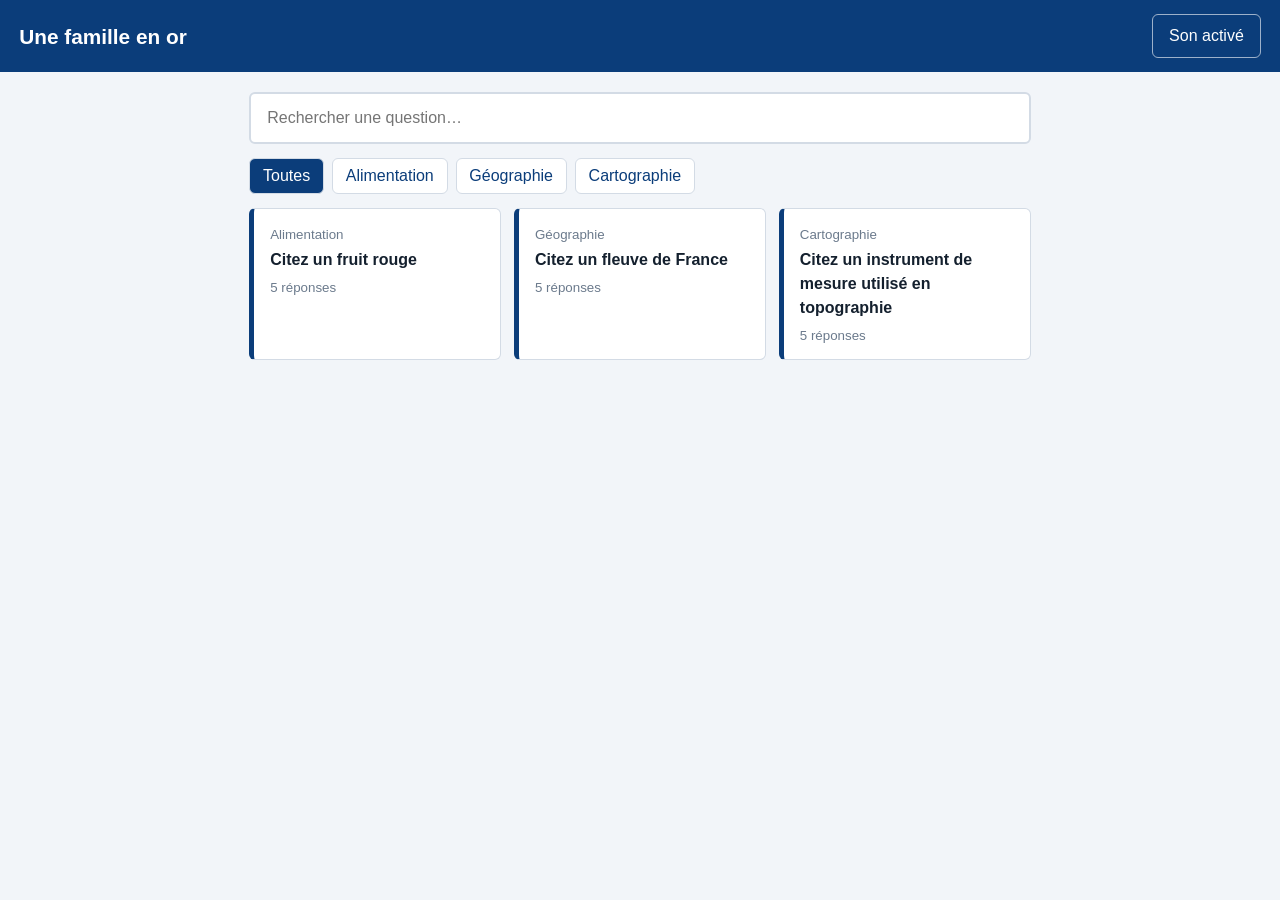
==== Formation-en-or/index.html @ 2c7633ec "famille en or initialisation Création via claude.ia de la version 0 du jeu" ====
<!DOCTYPE html>
<html lang="fr">
<head>
<meta charset="utf-8">
<meta name="viewport" content="width=device-width, initial-scale=1">
<title>Une famille en or</title>
<link rel="stylesheet" href="css/style.css">
</head>
<body>
<header class="bandeau">
  <a class="titre" href="#">Une famille en or</a>
  <button id="son" class="son" aria-pressed="true" title="Couper ou activer le son">Son activé</button>
</header>
<main>
  <section id="catalogue">
    <input id="recherche" type="search" placeholder="Rechercher une question…" aria-label="Rechercher une question">
    <div id="filtres" class="filtres"></div>
    <div id="liste" class="liste"></div>
    <p id="vide" class="vide" hidden>Aucune question ne correspond. Essayez un autre mot ou une autre catégorie.</p>
  </section>
  <section id="jeu" hidden>
    <div class="entete-jeu">
      <a href="#" class="retour">Retour aux questions</a>
      <div id="croix" class="croix" aria-label="Erreurs"></div>
    </div>
    <h1 id="enonce"></h1>
    <ol id="tableau" class="tableau"></ol>
    <form id="form" autocomplete="off">
      <input id="saisie" type="text" placeholder="Votre réponse…" aria-label="Votre réponse">
      <button type="submit">Valider</button>
    </form>
    <p id="message" class="message" role="status"></p>
    <div class="pied-jeu">
      <span>Score : <strong id="score">0</strong></span>
      <span><button id="reveler" type="button">Tout révéler</button> <button id="rejouer" type="button">Rejouer</button></span>
    </div>
  </section>
</main>
<script src="js/matcher.js"></script>
<script src="js/app.js"></script>
</body>
</html>
---- Formation-en-or/css/style.css ----
/* Couleurs à confirmer avec la charte graphique IGN */
:root{
  --ign-bleu:#0b3d7a; --ign-bleu-clair:#2f6fba; --ign-fond:#f2f5f9; --ign-encre:#14202e;
  --ign-gris:#6b7a8c; --ign-ligne:#d3dbe5; --ign-blanc:#fff; --erreur:#d62828; --ok:#1f8a4c;
  --police:"Marianne","Segoe UI",Roboto,Arial,sans-serif;
}
*{box-sizing:border-box}
body{margin:0;background:var(--ign-fond);color:var(--ign-encre);font:16px/1.5 var(--police)}
.bandeau{display:flex;justify-content:space-between;align-items:center;gap:1rem;background:var(--ign-bleu);padding:.9rem 1.2rem}
.titre{color:var(--ign-blanc);font-size:1.3rem;font-weight:700;text-decoration:none}
button{font:inherit;cursor:pointer;border:0;border-radius:6px;padding:.55rem 1rem;background:var(--ign-bleu);color:var(--ign-blanc)}
button:hover{background:var(--ign-bleu-clair)}
.son{background:transparent;border:1px solid rgba(255,255,255,.6)}
.son[aria-pressed=false]{opacity:.7;text-decoration:line-through}
:focus-visible{outline:3px solid var(--ign-bleu-clair);outline-offset:2px}
main{max-width:820px;margin:0 auto;padding:1.2rem}
input[type=search],#saisie{width:100%;padding:.75rem 1rem;font:inherit;border:2px solid var(--ign-ligne);border-radius:6px;background:var(--ign-blanc)}
input:focus{border-color:var(--ign-bleu-clair)}
.filtres{display:flex;flex-wrap:wrap;gap:.5rem;margin:.9rem 0}
.filtres button{background:var(--ign-blanc);color:var(--ign-bleu);border:1px solid var(--ign-ligne);padding:.3rem .8rem}
.filtres button[aria-pressed=true]{background:var(--ign-bleu);color:var(--ign-blanc)}
.liste{display:grid;grid-template-columns:repeat(auto-fill,minmax(230px,1fr));gap:.8rem}
.carte{display:block;background:var(--ign-blanc);border:1px solid var(--ign-ligne);border-left:5px solid var(--ign-bleu);border-radius:6px;padding:.8rem 1rem;color:inherit;text-decoration:none}
.carte:hover{border-left-color:var(--ign-bleu-clair);background:#f8fbff}
.carte small{color:var(--ign-gris)}
.carte strong{display:block;margin:.15rem 0}
.vide{color:var(--ign-gris)}
.entete-jeu{display:flex;justify-content:space-between;align-items:center}
.retour{color:var(--ign-bleu)}
.croix{display:flex;gap:.5rem}
.croix span{width:2.6rem;height:2.6rem;border:2px solid var(--ign-ligne);border-radius:6px;display:grid;place-items:center;font-size:1.7rem;font-weight:700;color:transparent;background:var(--ign-blanc)}
.croix span.on{color:var(--erreur);border-color:var(--erreur);animation:pop .35s}
h1{font-size:1.6rem;color:var(--ign-bleu);margin:1rem 0}
.tableau{list-style:none;margin:0 0 1rem;padding:0;display:grid;gap:.45rem}
.tableau li{display:flex;align-items:center;gap:.8rem;background:var(--ign-bleu);color:var(--ign-blanc);border-radius:6px;padding:.7rem 1rem;min-height:3rem}
.tableau .rang{font-weight:700;opacity:.8;width:1.5rem}
.tableau .texte{flex:1;font-weight:600;letter-spacing:.02em}
.tableau .pts{background:var(--ign-blanc);color:var(--ign-bleu);border-radius:4px;padding:.1rem .6rem;font-weight:700;min-width:2.8rem;text-align:center}
.tableau li.cache .texte,.tableau li.cache .pts{visibility:hidden}
.tableau li.trouve{background:var(--ok);animation:flip .5s}
.tableau li.rate{background:var(--ign-gris)}
#form{display:flex;gap:.6rem}
#form #saisie{flex:1}
.message{min-height:1.6rem;margin:.6rem 0;font-weight:600}
.message.ko{color:var(--erreur)}.message.ok{color:var(--ok)}
.pied-jeu{display:flex;justify-content:space-between;align-items:center;flex-wrap:wrap;gap:.6rem;border-top:1px solid var(--ign-ligne);padding-top:.8rem}
.pied-jeu button{background:var(--ign-blanc);color:var(--ign-bleu);border:1px solid var(--ign-ligne)}
@keyframes pop{from{transform:scale(1.8)}to{transform:scale(1)}}
@keyframes flip{from{transform:rotateX(90deg)}to{transform:rotateX(0)}}
@media (prefers-reduced-motion:reduce){*{animation:none!important}}
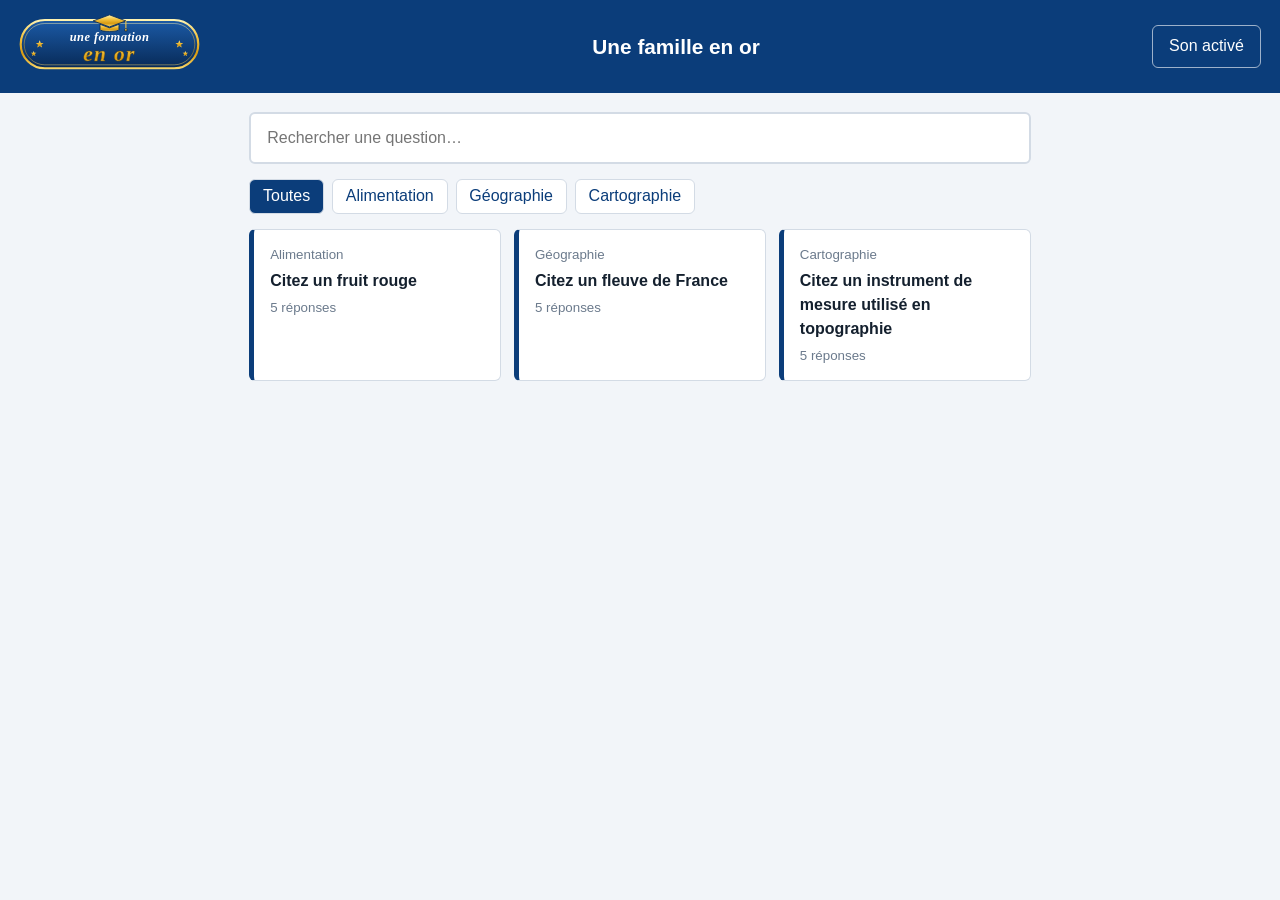
==== commit b9236282: "Update index.html ajout du logo" ====
--- a/Formation-en-or/index.html
+++ b/Formation-en-or/index.html
@@ -8,6 +8,9 @@
 </head>
 <body>
 <header class="bandeau">
+  <a class="titre" href="#" aria-label="Une formation en or, retour à l'accueil">
+  <img src="img/logo.svg" alt="Une formation en or" height="56">
+  </a>
   <a class="titre" href="#">Une famille en or</a>
   <button id="son" class="son" aria-pressed="true" title="Couper ou activer le son">Son activé</button>
 </header>
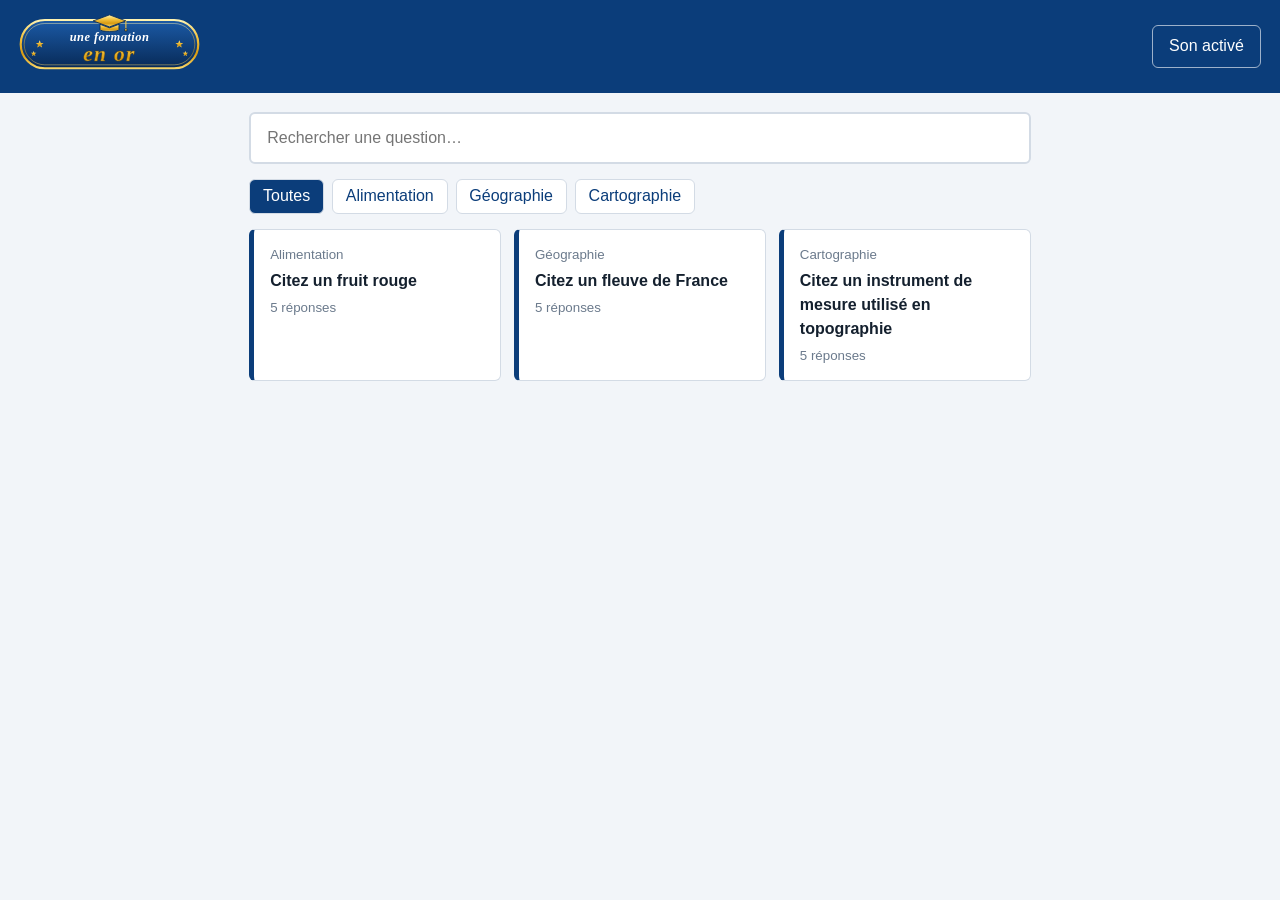
==== commit bed2e6a3: "Update index.html" ====
--- a/Formation-en-or/index.html
+++ b/Formation-en-or/index.html
@@ -11,7 +11,7 @@
   <a class="titre" href="#" aria-label="Une formation en or, retour à l'accueil">
   <img src="img/logo.svg" alt="Une formation en or" height="56">
   </a>
-  <a class="titre" href="#">Une famille en or</a>
+  <!-- <a class="titre" href="#">Une famille en or</a> -->
   <button id="son" class="son" aria-pressed="true" title="Couper ou activer le son">Son activé</button>
 </header>
 <main>
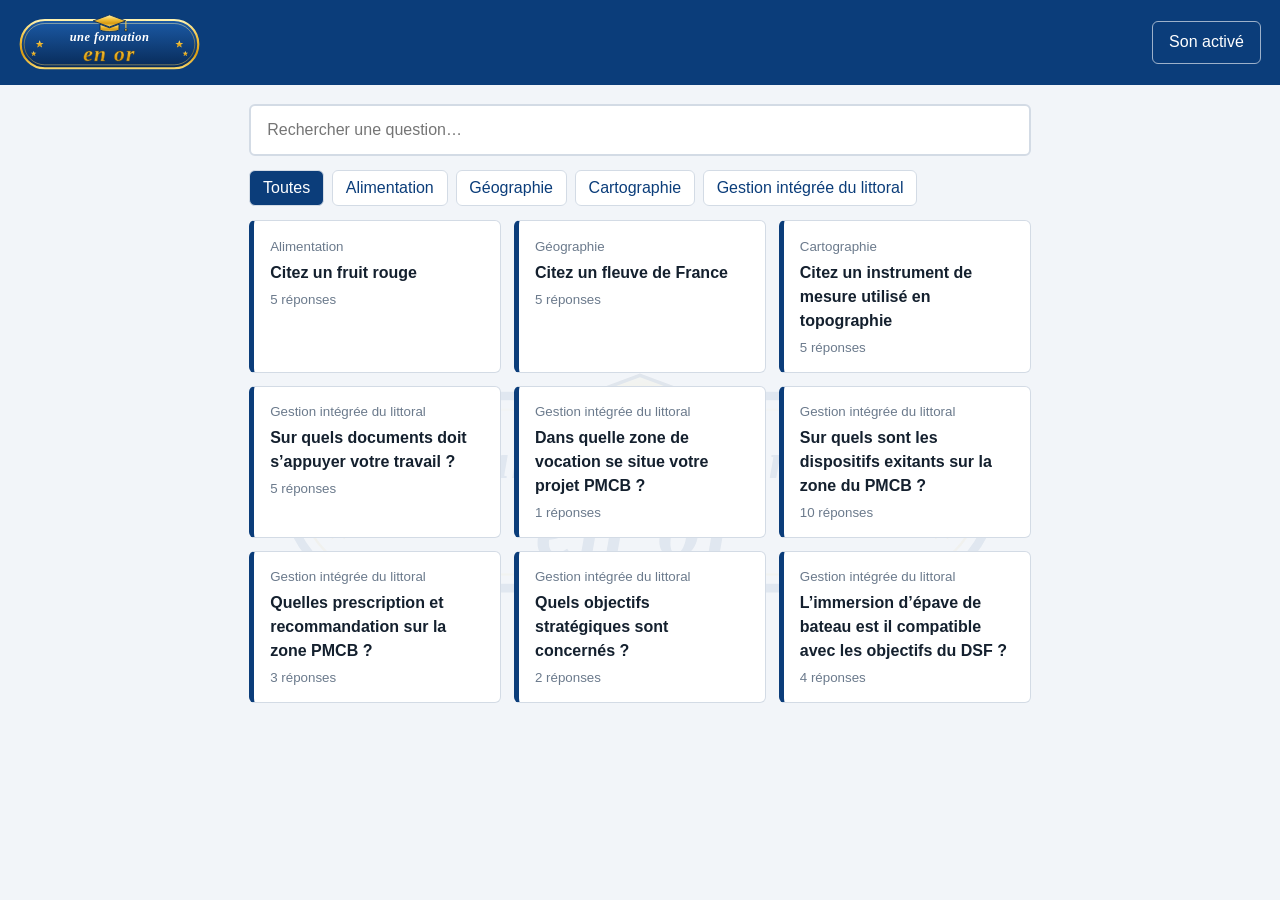
==== commit 099aa4b4: "Add congratulatory banner and confetti div Added congratulatory banner and confetti elements." ====
--- a/Formation-en-or/index.html
+++ b/Formation-en-or/index.html
@@ -39,6 +39,8 @@
     </div>
   </section>
 </main>
+<div id="banderole" class="banderole" role="alert" hidden><span>Félicitations !</span></div>
+<div id="confettis" class="confettis" aria-hidden="true"></div>
 <script src="js/matcher.js"></script>
 <script src="js/app.js"></script>
 </body>
--- a/Formation-en-or/css/style.css
+++ b/Formation-en-or/css/style.css
@@ -48,3 +48,11 @@
 @keyframes pop{from{transform:scale(1.8)}to{transform:scale(1)}}
 @keyframes flip{from{transform:rotateX(90deg)}to{transform:rotateX(0)}}
 @media (prefers-reduced-motion:reduce){*{animation:none!important}}
+
+/* Logo et filigrane */
+.titre img{display:block;height:56px;width:auto}
+body{position:relative;min-height:100vh}
+body::before{content:"";position:fixed;inset:0;z-index:0;pointer-events:none;
+  background:url(../img/filigrane.svg) center 55%/min(80vw,720px) no-repeat;opacity:.07}
+.bandeau,main{position:relative;z-index:1}
+@media print{body::before{display:none}}
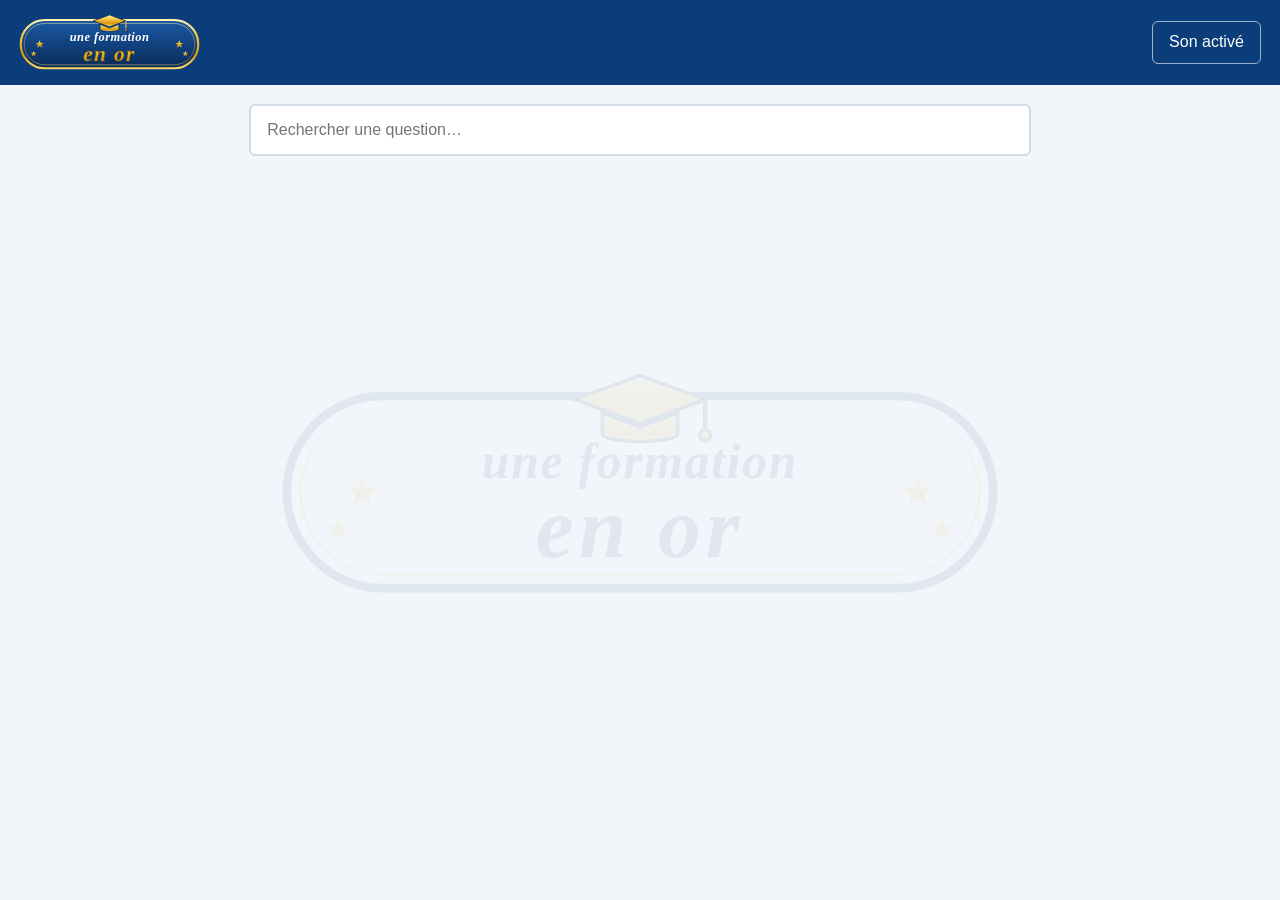
==== commit 3d5ef52c: "Add defeat message to index.html" ====
--- a/Formation-en-or/index.html
+++ b/Formation-en-or/index.html
@@ -40,6 +40,7 @@
   </section>
 </main>
 <div id="banderole" class="banderole" role="alert" hidden><span>Félicitations !</span></div>
+<div id="defaite" class="defaite" role="alert" hidden><span>Dommage, il faut rééssayer !</span></div>
 <div id="confettis" class="confettis" aria-hidden="true"></div>
 <script src="js/matcher.js"></script>
 <script src="js/app.js"></script>
--- a/Formation-en-or/css/style.css
+++ b/Formation-en-or/css/style.css
@@ -56,3 +56,31 @@
   background:url(../img/filigrane.svg) center 55%/min(80vw,720px) no-repeat;opacity:.07}
 .bandeau,main{position:relative;z-index:1}
 @media print{body::before{display:none}}
+
+/* Banderole de félicitations */
+.banderole{position:fixed;top:5.5rem;left:50%;z-index:20;width:min(92vw,640px);transform:translateX(-50%);cursor:pointer;
+  padding:1.1rem 3rem;text-align:center;color:#5a3b00;font:900 italic clamp(1.8rem,7vw,3rem)/1.1 Georgia,"Times New Roman",serif;
+  background:linear-gradient(180deg,#fff3b0,#f5c542 45%,#d89b12 75%,#f7d66a);
+  border-top:3px solid #fff3b0;border-bottom:3px solid #8a5d00;
+  clip-path:polygon(0 0,100% 0,96% 50%,100% 100%,0 100%,4% 50%);
+  filter:drop-shadow(0 8px 14px rgba(0,0,0,.35));animation:banderole .8s cubic-bezier(.2,1.4,.4,1) both}
+.banderole[hidden]{display:none}
+.banderole::after{content:"";position:absolute;inset:0;background:linear-gradient(100deg,transparent 35%,rgba(255,255,255,.7) 50%,transparent 65%);
+  background-size:250% 100%;animation:brillance 2s 1s infinite}
+@keyframes banderole{from{transform:translate(-50%,-250%) rotate(-4deg)}to{transform:translate(-50%,0) rotate(0)}}
+@keyframes brillance{from{background-position:150% 0}to{background-position:-50% 0}}
+.confettis{position:fixed;inset:0;z-index:19;pointer-events:none;overflow:hidden}
+.confettis i{position:absolute;top:-5vh;width:.6rem;height:1rem;opacity:.9;animation:chute linear infinite}
+@keyframes chute{to{transform:translateY(110vh) rotate(720deg)}}
+
+/* Banderole d'échec */
+.defaite{position:fixed;top:5.5rem;left:50%;z-index:20;width:min(92vw,640px);transform:translateX(-50%);cursor:pointer;
+  padding:1.1rem 3rem;text-align:center;color:#e0b4ad;font:900 italic clamp(1.8rem,7vw,3rem)/1.1 Georgia,"Times New Roman",serif;
+  background:linear-gradient(180deg,#ffbcb0,#f56642 45%,#d89b12 75%,#f22727);
+  border-top:3px solid #fff3b0;border-bottom:3px solid #8a5d00;
+  clip-path:polygon(0 0,100% 0,96% 50%,100% 100%,0 100%,4% 50%);
+  filter:drop-shadow(0 8px 14px rgba(0,0,0,.35));animation:banderole .8s cubic-bezier(.2,1.4,.4,1) both}
+.defaite[hidden]{display:none}
+.defaite::after{content:"";position:absolute;inset:0;background:linear-gradient(100deg,transparent 35%,rgba(255,255,255,.7) 50%,transparent 65%);
+  background-size:250% 100%;animation:brillance 2s 1s infinite}
+@keyframes defaite{from{transform:translate(-50%,-250%) rotate(-4deg)}to{transform:translate(-50%,0) rotate(0)}}
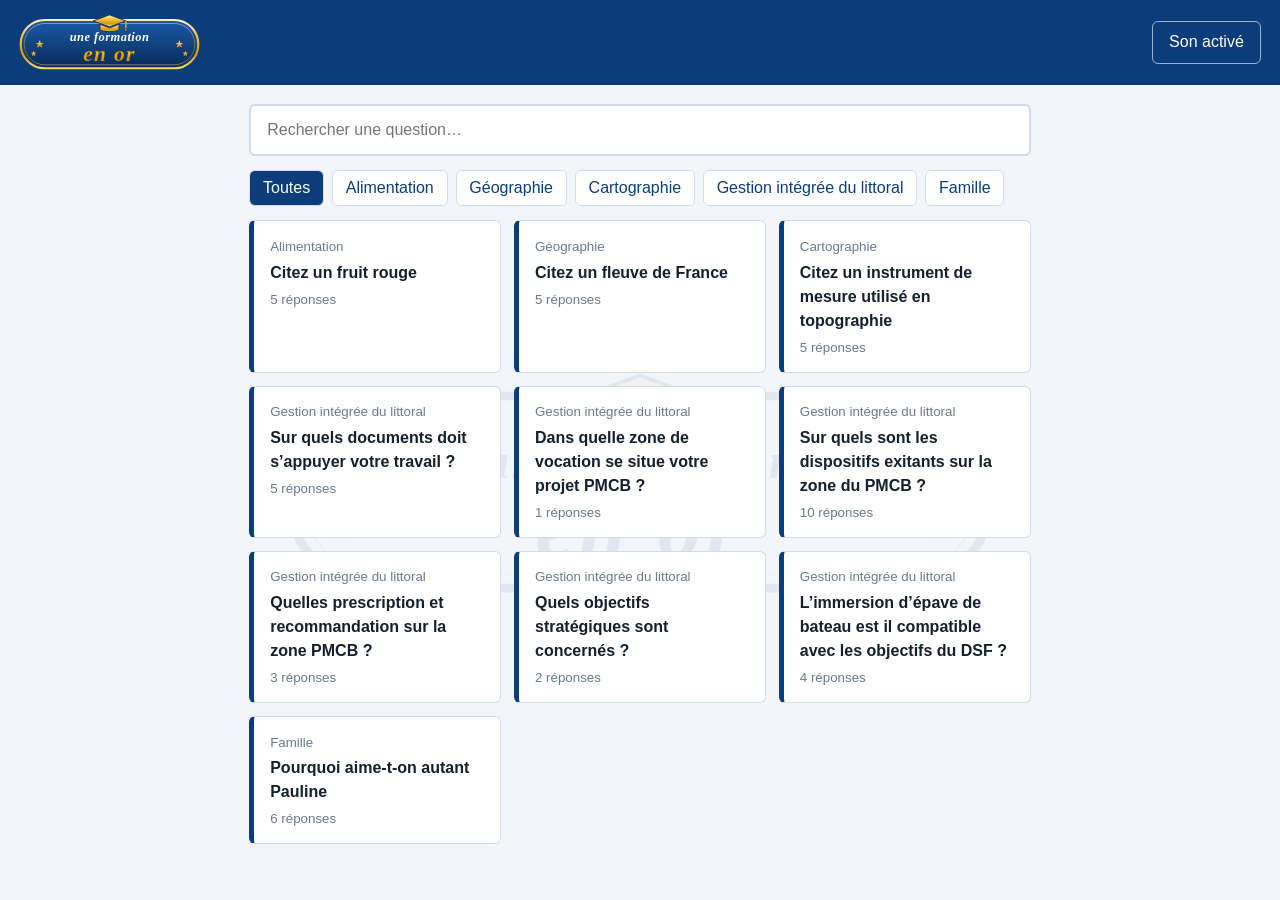
==== commit 8ebd3aec: "Update defeat message in index.html" ====
--- a/Formation-en-or/index.html
+++ b/Formation-en-or/index.html
@@ -40,7 +40,7 @@
   </section>
 </main>
 <div id="banderole" class="banderole" role="alert" hidden><span>Félicitations !</span></div>
-<div id="defaite" class="defaite" role="alert" hidden><span>Dommage, il faut rééssayer !</span></div>
+<div id="defaite" class="defaite" role="alert" hidden><span>Dommage...</span></div>
 <div id="confettis" class="confettis" aria-hidden="true"></div>
 <script src="js/matcher.js"></script>
 <script src="js/app.js"></script>
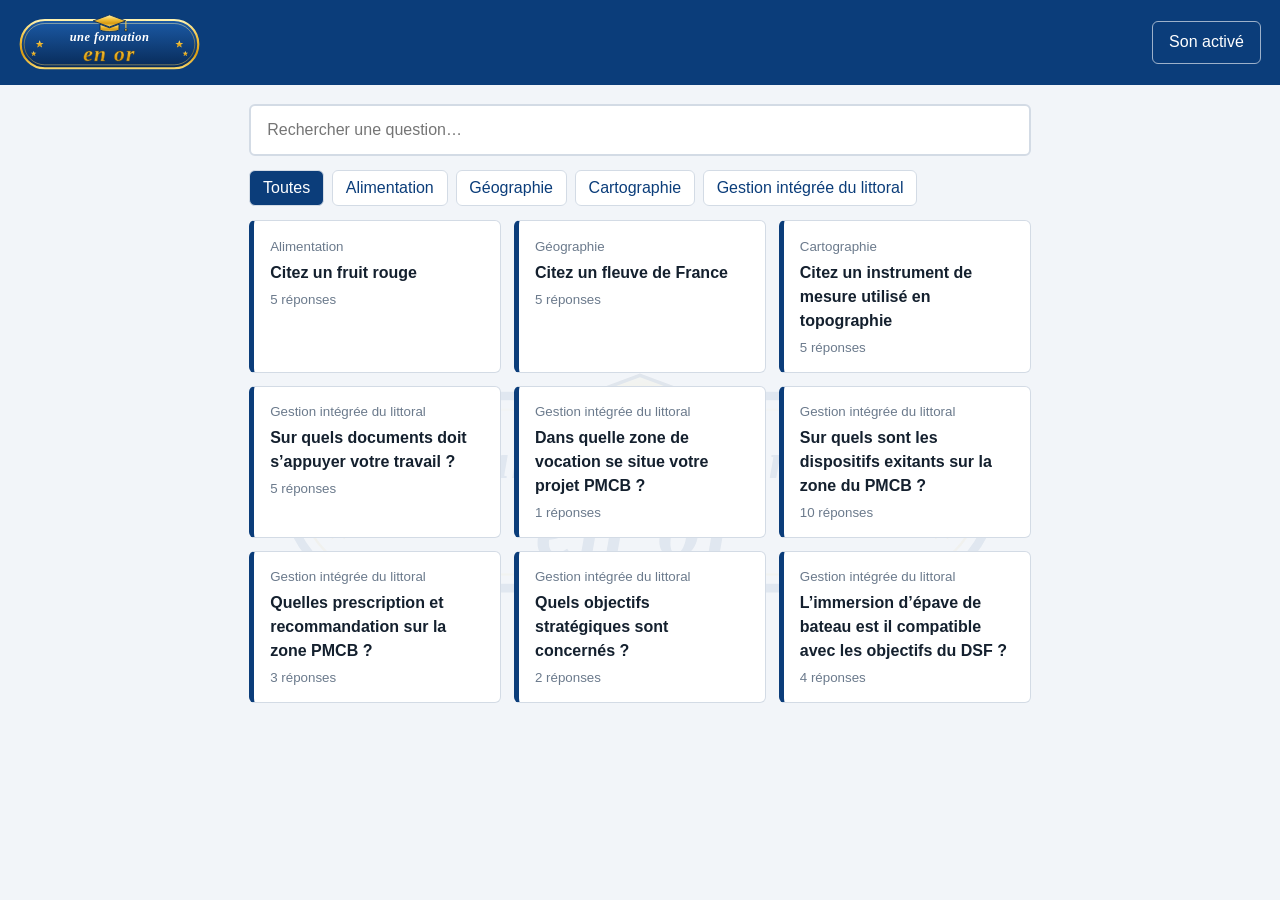
==== commit 311490d9: "Add favicon and apple touch icon links" ====
--- a/Formation-en-or/index.html
+++ b/Formation-en-or/index.html
@@ -4,6 +4,9 @@
 <meta charset="utf-8">
 <meta name="viewport" content="width=device-width, initial-scale=1">
 <title>Une famille en or</title>
+<link rel="icon" href="img/favicon.svg" type="image/svg+xml">
+<link rel="icon" href="img/favicon-32.png" sizes="32x32" type="image/png">
+<link rel="apple-touch-icon" href="img/apple-touch-icon.png">
 <link rel="stylesheet" href="css/style.css">
 </head>
 <body>
--- a/Formation-en-or/css/style.css
+++ b/Formation-en-or/css/style.css
@@ -75,8 +75,8 @@
 
 /* Banderole d'échec */
 .defaite{position:fixed;top:5.5rem;left:50%;z-index:20;width:min(92vw,640px);transform:translateX(-50%);cursor:pointer;
-  padding:1.1rem 3rem;text-align:center;color:#e0b4ad;font:900 italic clamp(1.8rem,7vw,3rem)/1.1 Georgia,"Times New Roman",serif;
-  background:linear-gradient(180deg,#ffbcb0,#f56642 45%,#d89b12 75%,#f22727);
+  padding:1.1rem 3rem;text-align:center;color:#5a3b00;font:900 italic clamp(1.8rem,7vw,3rem)/1.1 Georgia,"Times New Roman",serif;
+  background:linear-gradient(180deg,#ffbcb0,#f56642 45%,#d82612 75%,#f22727);
   border-top:3px solid #fff3b0;border-bottom:3px solid #8a5d00;
   clip-path:polygon(0 0,100% 0,96% 50%,100% 100%,0 100%,4% 50%);
   filter:drop-shadow(0 8px 14px rgba(0,0,0,.35));animation:banderole .8s cubic-bezier(.2,1.4,.4,1) both}
